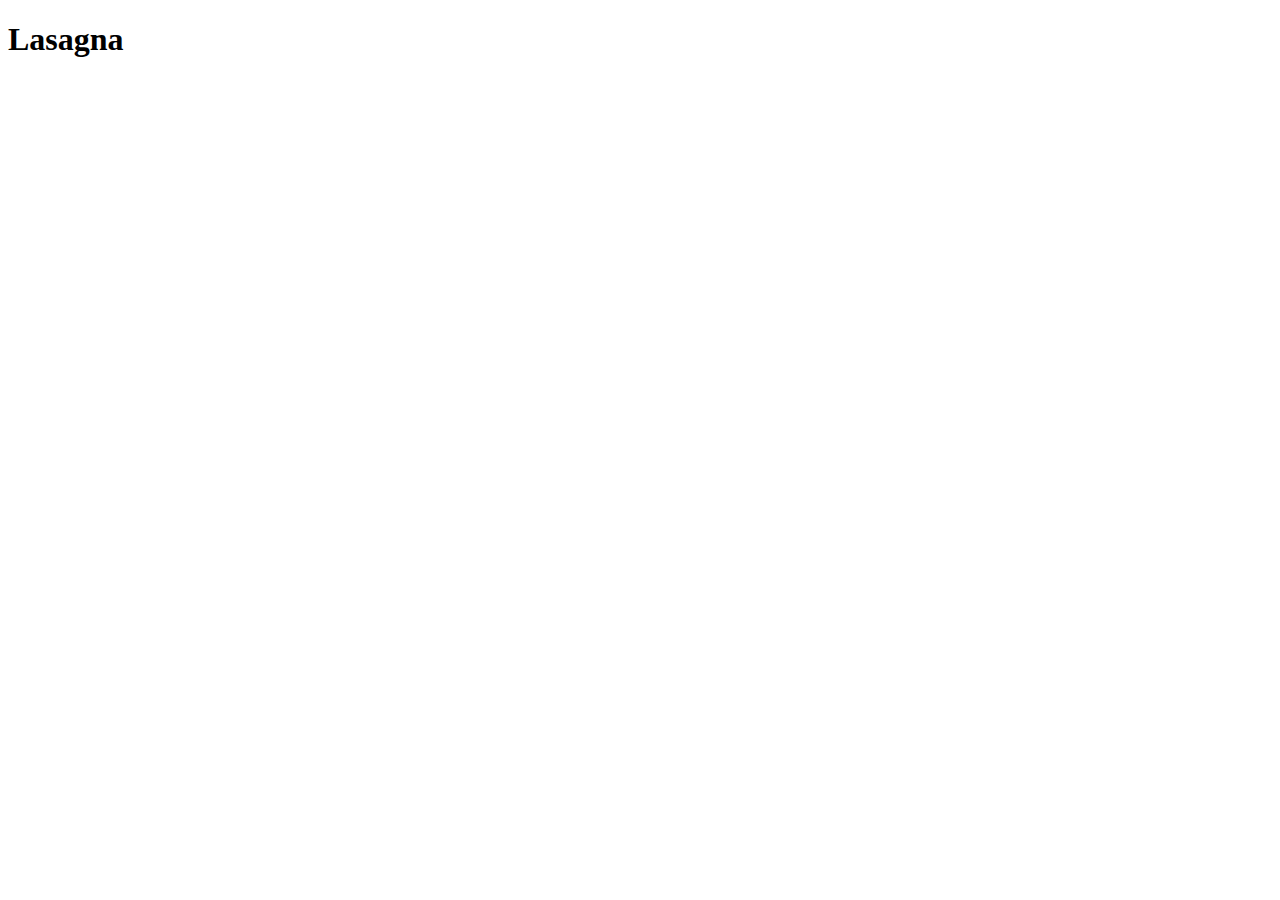
==== recipes/lasagna.html @ 28144e5b "Create and setup lasagna.html" ====
<!DOCTYPE html>
<html lang="en">
<head>
    <meta charset="UTF-8">
    <meta http-equiv="X-UA-Compatible" content="IE=edge">
    <meta name="viewport" content="width=device-width, initial-scale=1.0">
    <title>Document</title>
</head>
<body>
    <h1>Lasagna</h1>
</body>
</html>
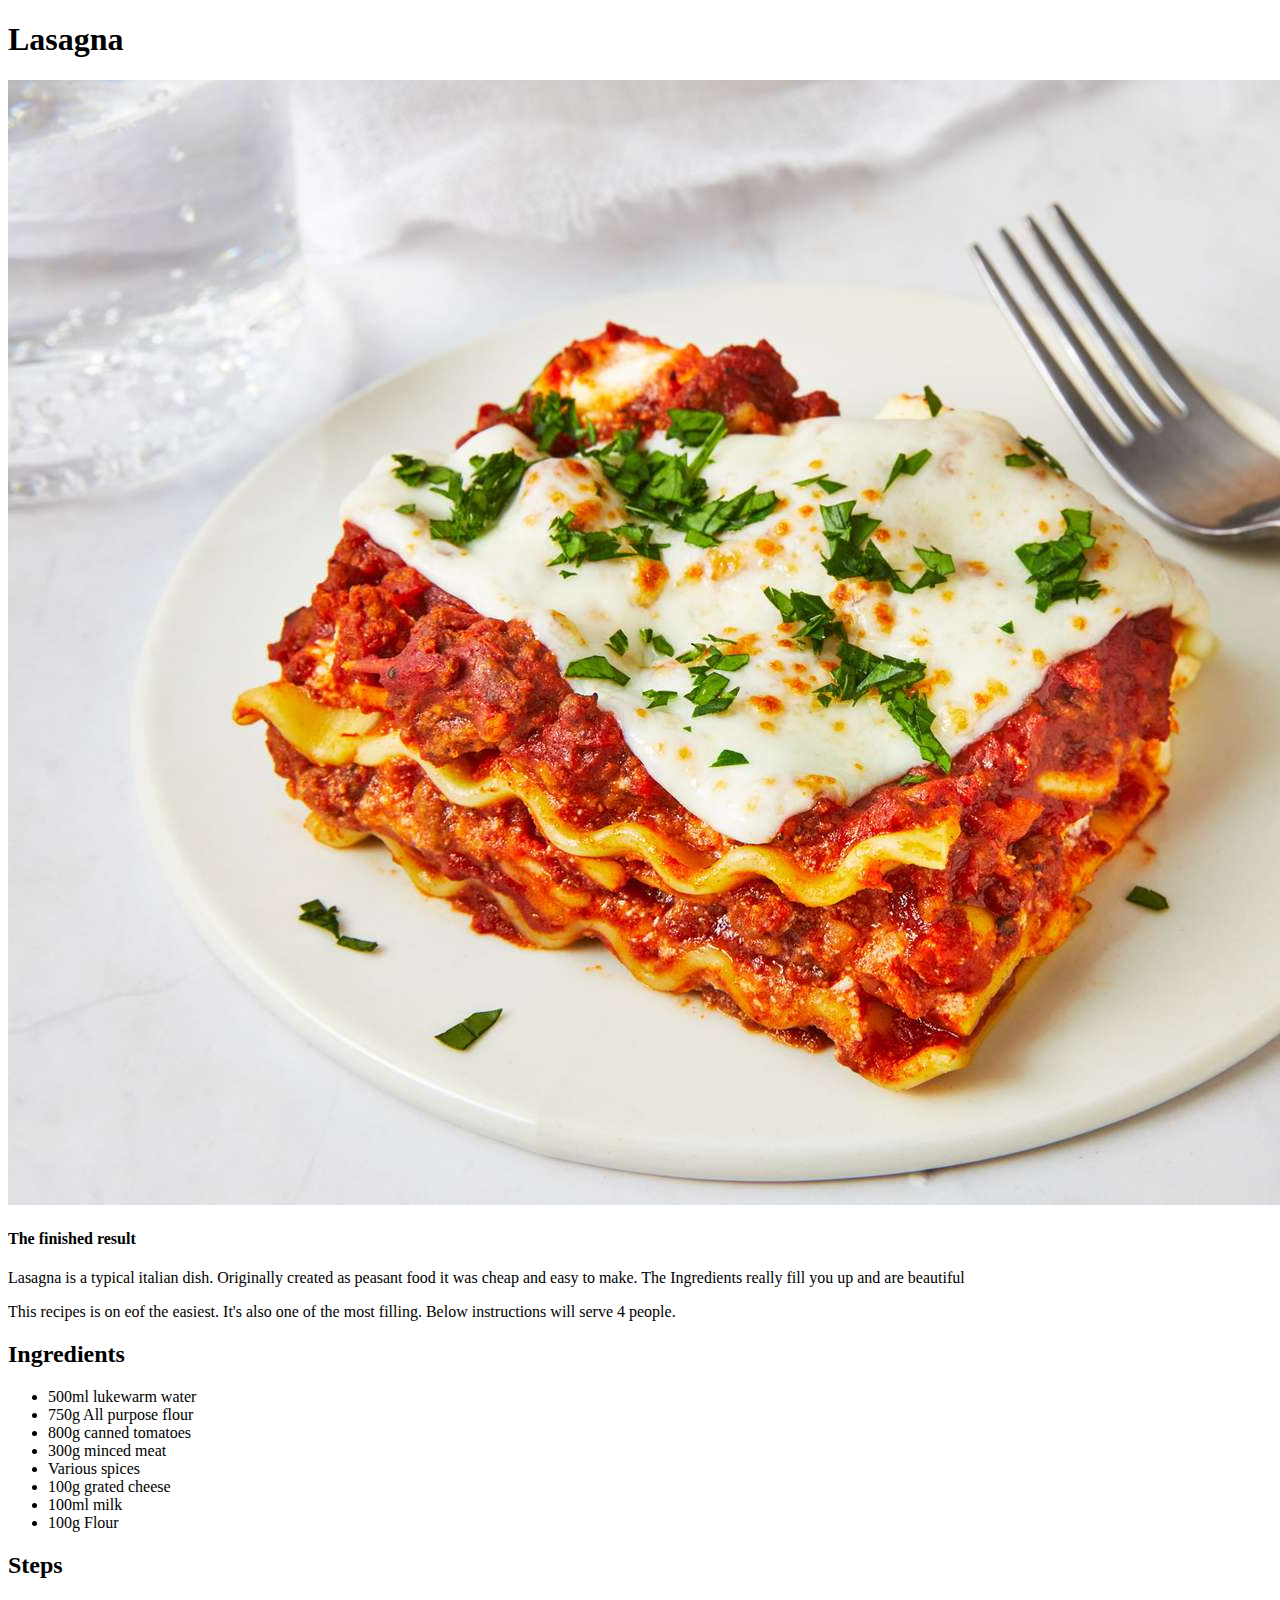
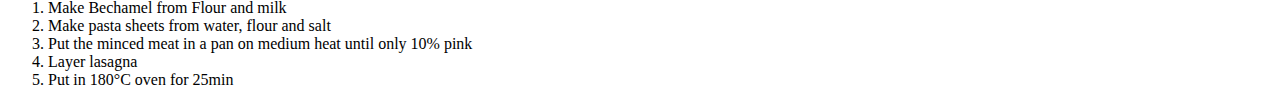
==== commit bed23f7b: "Create body of lasagna.html" ====
--- a/recipes/lasagna.html
+++ b/recipes/lasagna.html
@@ -8,5 +8,41 @@
 </head>
 <body>
     <h1>Lasagna</h1>
+
+    <img src="../img/lasagna.jpg" alt="wonderful lasagna on a plate">
+    <h4>The finished result</h4>
+
+    <p>
+        Lasagna is a typical italian dish.
+        Originally created as peasant food it was cheap and easy to make.
+        The Ingredients really fill you up and are beautiful
+    </p>
+
+    <p>
+        This recipes is on eof the easiest.
+        It's also one of the most filling.
+        Below instructions will serve 4 people.
+    </p>
+
+    <h2>Ingredients</h2>
+    <ul>
+        <li>500ml lukewarm water</li>
+        <li>750g All purpose flour </li>
+        <li>800g canned tomatoes</li>
+        <li>300g minced meat</li>
+        <li>Various spices</li>
+        <li>100g grated cheese</li>
+        <li>100ml milk</li>
+        <li>100g Flour</li>
+    </ul>
+
+    <h2>Steps</h2>
+    <ol>
+        <li>Make Bechamel from Flour and milk</li>
+        <li>Make pasta sheets from water, flour and salt</li>
+        <li>Put the minced meat in a pan on medium heat until only 10% pink</li>
+        <li>Layer lasagna</li>
+        <li>Put in 180°C oven for 25min</li>
+    </ol>
 </body>
 </html>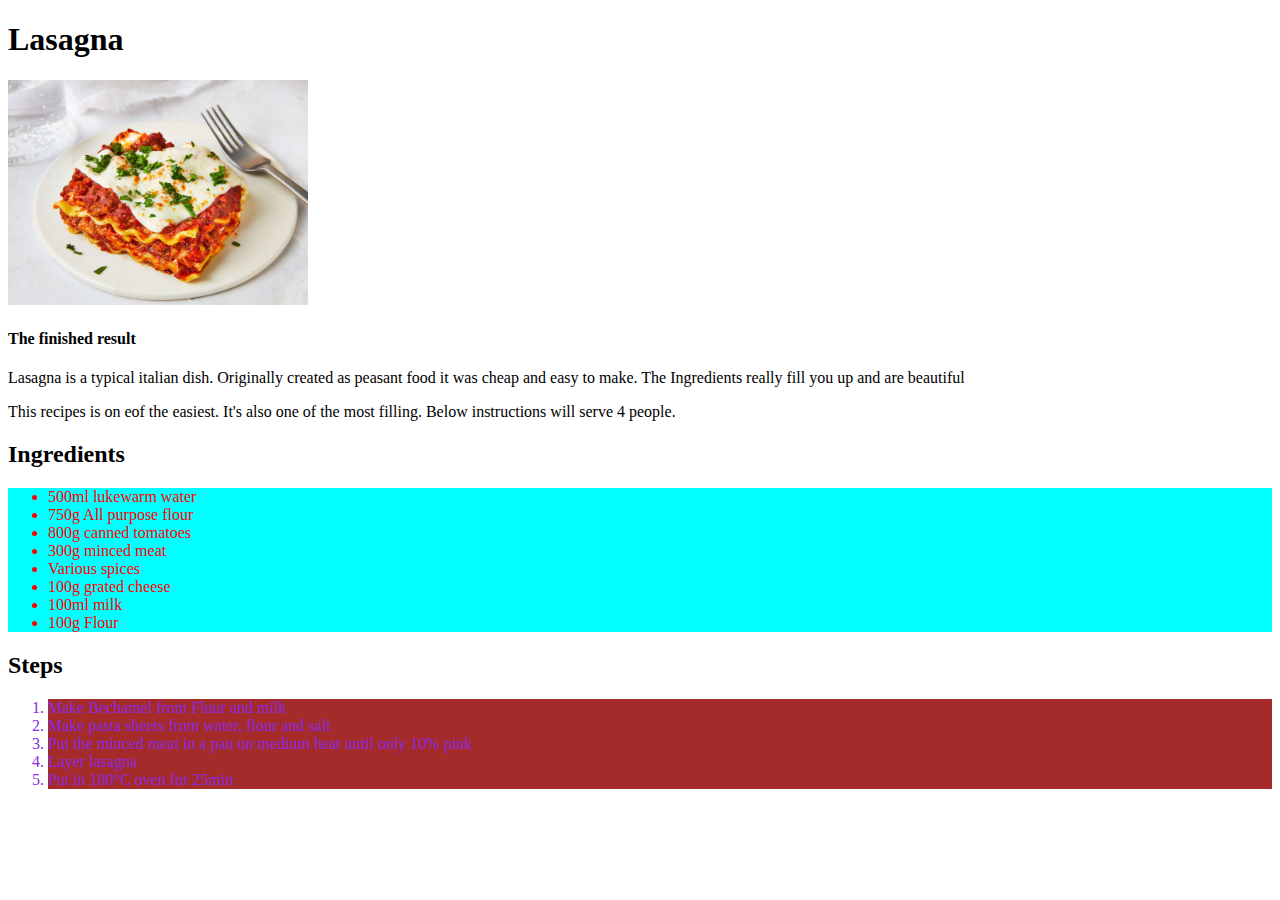
==== commit f0e1a24c: "Add styles.css" ====
--- a/recipes/lasagna.html
+++ b/recipes/lasagna.html
@@ -4,12 +4,13 @@
     <meta charset="UTF-8">
     <meta http-equiv="X-UA-Compatible" content="IE=edge">
     <meta name="viewport" content="width=device-width, initial-scale=1.0">
-    <title>Document</title>
+    <title>Lasagna</title>
+    <link rel="stylesheet" href="../css/styles.css">
 </head>
 <body>
     <h1>Lasagna</h1>
 
-    <img src="../img/lasagna.jpg" alt="wonderful lasagna on a plate">
+    <img src="../img/lasagna.jpg" alt="wonderful lasagna on a plate" width="300">
     <h4>The finished result</h4>
 
     <p>
@@ -25,24 +26,24 @@
     </p>
 
     <h2>Ingredients</h2>
-    <ul>
-        <li>500ml lukewarm water</li>
-        <li>750g All purpose flour </li>
-        <li>800g canned tomatoes</li>
-        <li>300g minced meat</li>
-        <li>Various spices</li>
-        <li>100g grated cheese</li>
-        <li>100ml milk</li>
-        <li>100g Flour</li>
+    <ul class="ul">
+        <li class="ul">500ml lukewarm water</li>
+        <li class="ul">750g All purpose flour </li>
+        <li class="ul">800g canned tomatoes</li>
+        <li class="ul">300g minced meat</li>
+        <li class="ul">Various spices</li>
+        <li class="ul">100g grated cheese</li>
+        <li class="ul">100ml milk</li>
+        <li class="ul">100g Flour</li>
     </ul>
 
     <h2>Steps</h2>
     <ol>
-        <li>Make Bechamel from Flour and milk</li>
-        <li>Make pasta sheets from water, flour and salt</li>
-        <li>Put the minced meat in a pan on medium heat until only 10% pink</li>
-        <li>Layer lasagna</li>
-        <li>Put in 180°C oven for 25min</li>
+        <li class="ol">Make Bechamel from Flour and milk</li>
+        <li class="ol">Make pasta sheets from water, flour and salt</li>
+        <li class="ol">Put the minced meat in a pan on medium heat until only 10% pink</li>
+        <li class="ol">Layer lasagna</li>
+        <li class="ol">Put in 180°C oven for 25min</li>
     </ol>
 </body>
 </html>--- a/css/styles.css
+++ b/css/styles.css
@@ -0,0 +1,9 @@
+.ul {
+    color: red;
+    background-color: aqua;
+}
+
+.ol {
+    color:blueviolet;
+    background-color: brown;
+}